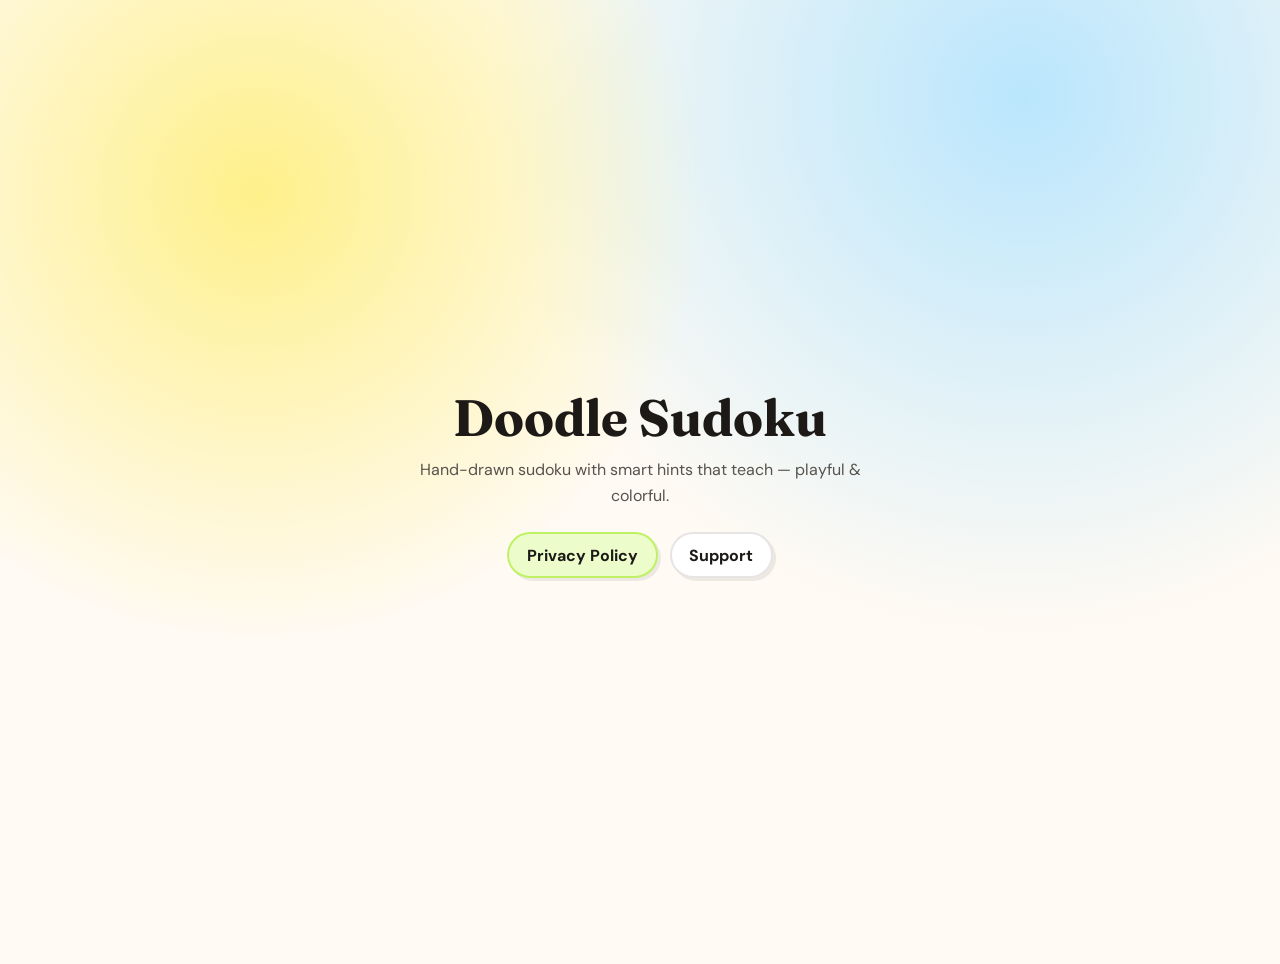
==== doodle-sudoku/index.html @ 4dba3463 "Add Doodle Sudoku legal pages: doodle-sudoku/index.html" ====
<!DOCTYPE html>
<html lang="en">
  <head>
    <meta charset="utf-8" />
    <meta name="viewport" content="width=device-width, initial-scale=1" />
    <title>Doodle Sudoku</title>
    <meta
      name="description"
      content="Doodle Sudoku — hand-drawn sudoku with smart hints that teach."
    />
    <link rel="preconnect" href="https://fonts.googleapis.com" />
    <link rel="preconnect" href="https://fonts.gstatic.com" crossorigin />
    <link
      href="https://fonts.googleapis.com/css2?family=DM+Sans:wght@400;600;700&family=Fraunces:opsz,wght@9..144,700&display=swap"
      rel="stylesheet"
    />
    <style>
      body {
        margin: 0;
        min-height: 100vh;
        display: grid;
        place-items: center;
        font-family: "DM Sans", system-ui, sans-serif;
        color: #1c1917;
        background:
          radial-gradient(circle at 20% 20%, #fef08a 0, transparent 35%),
          radial-gradient(circle at 80% 10%, #bae6fd 0, transparent 40%),
          #fffaf3;
        text-align: center;
        padding: 2rem;
      }
      h1 {
        font-family: Fraunces, Georgia, serif;
        font-size: clamp(2.2rem, 6vw, 3.2rem);
        margin: 0 0 0.5rem;
      }
      p {
        color: #57534e;
        max-width: 28rem;
        margin: 0 auto 1.5rem;
        line-height: 1.6;
      }
      nav {
        display: flex;
        gap: 0.75rem;
        justify-content: center;
        flex-wrap: wrap;
      }
      a {
        display: inline-block;
        text-decoration: none;
        font-weight: 700;
        color: #1c1917;
        background: #fff;
        border: 2px solid #e7e5e4;
        border-radius: 999px;
        padding: 0.65rem 1.1rem;
        box-shadow: 3px 3px 0 rgba(28, 25, 23, 0.08);
      }
      a.primary {
        background: #ecfccb;
        border-color: #bef264;
      }
    </style>
  </head>
  <body>
    <div>
      <h1>Doodle Sudoku</h1>
      <p>Hand-drawn sudoku with smart hints that teach — playful &amp; colorful.</p>
      <nav>
        <a class="primary" href="./privacy/">Privacy Policy</a>
        <a href="./support/">Support</a>
      </nav>
    </div>
  </body>
</html>
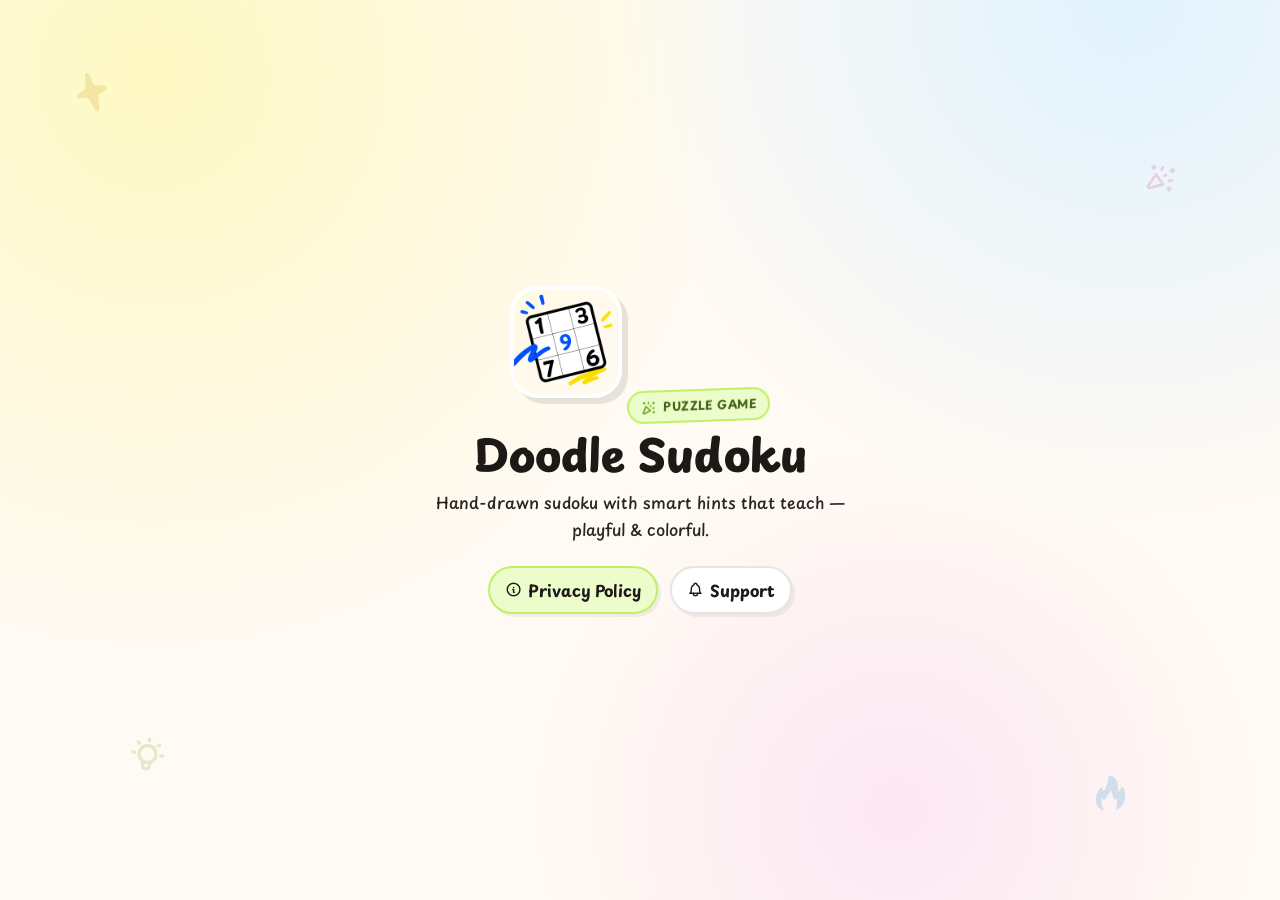
==== commit 5e8a810f: "Brand Doodle Sudoku Pages with app icon, Playpen Sans, nanoicons (doodle-sudoku/index.html)" ====
--- a/doodle-sudoku/index.html
+++ b/doodle-sudoku/index.html
@@ -8,69 +8,45 @@
       name="description"
       content="Doodle Sudoku — hand-drawn sudoku with smart hints that teach."
     />
+    <link rel="icon" type="image/png" href="./assets/favicon.png" />
+    <link rel="apple-touch-icon" href="./assets/app-icon.png" />
     <link rel="preconnect" href="https://fonts.googleapis.com" />
     <link rel="preconnect" href="https://fonts.gstatic.com" crossorigin />
     <link
-      href="https://fonts.googleapis.com/css2?family=DM+Sans:wght@400;600;700&family=Fraunces:opsz,wght@9..144,700&display=swap"
+      href="https://fonts.googleapis.com/css2?family=Playpen+Sans:wght@400;500;600;700;800&display=swap"
       rel="stylesheet"
     />
-    <style>
-      body {
-        margin: 0;
-        min-height: 100vh;
-        display: grid;
-        place-items: center;
-        font-family: "DM Sans", system-ui, sans-serif;
-        color: #1c1917;
-        background:
-          radial-gradient(circle at 20% 20%, #fef08a 0, transparent 35%),
-          radial-gradient(circle at 80% 10%, #bae6fd 0, transparent 40%),
-          #fffaf3;
-        text-align: center;
-        padding: 2rem;
-      }
-      h1 {
-        font-family: Fraunces, Georgia, serif;
-        font-size: clamp(2.2rem, 6vw, 3.2rem);
-        margin: 0 0 0.5rem;
-      }
-      p {
-        color: #57534e;
-        max-width: 28rem;
-        margin: 0 auto 1.5rem;
-        line-height: 1.6;
-      }
-      nav {
-        display: flex;
-        gap: 0.75rem;
-        justify-content: center;
-        flex-wrap: wrap;
-      }
-      a {
-        display: inline-block;
-        text-decoration: none;
-        font-weight: 700;
-        color: #1c1917;
-        background: #fff;
-        border: 2px solid #e7e5e4;
-        border-radius: 999px;
-        padding: 0.65rem 1.1rem;
-        box-shadow: 3px 3px 0 rgba(28, 25, 23, 0.08);
-      }
-      a.primary {
-        background: #ecfccb;
-        border-color: #bef264;
-      }
-    </style>
+    <link rel="stylesheet" href="./assets/shared.css" />
   </head>
   <body>
-    <div>
-      <h1>Doodle Sudoku</h1>
-      <p>Hand-drawn sudoku with smart hints that teach — playful &amp; colorful.</p>
-      <nav>
-        <a class="primary" href="./privacy/">Privacy Policy</a>
-        <a href="./support/">Support</a>
-      </nav>
+    <div class="floaters" aria-hidden="true">
+      <span class="icon icon-sparkle a"></span>
+      <span class="icon icon-confetti b"></span>
+      <span class="icon icon-bulb c"></span>
+      <span class="icon icon-streak d"></span>
+    </div>
+
+    <div class="hero">
+      <div class="hero-inner">
+        <img
+          class="app-icon"
+          src="./assets/app-icon.png"
+          width="112"
+          height="112"
+          alt="Doodle Sudoku app icon"
+        />
+        <span class="eyebrow" style="margin: 0 auto"
+          ><span class="icon icon-confetti"></span> Puzzle game</span
+        >
+        <h1>Doodle Sudoku</h1>
+        <p>Hand-drawn sudoku with smart hints that teach — playful &amp; colorful.</p>
+        <nav class="links" style="justify-content: center">
+          <a class="primary" href="./privacy/"
+            ><span class="icon icon-info"></span> Privacy Policy</a
+          >
+          <a href="./support/"><span class="icon icon-bell"></span> Support</a>
+        </nav>
+      </div>
     </div>
   </body>
 </html>
--- a/doodle-sudoku/assets/shared.css
+++ b/doodle-sudoku/assets/shared.css
@@ -0,0 +1,333 @@
+@font-face {
+  font-family: "ui";
+  src: url("./ui.ttf") format("truetype");
+  font-weight: normal;
+  font-style: normal;
+  font-display: block;
+}
+
+:root {
+  --ink: #1c1917;
+  --muted: #57534e;
+  --paper: #fffaf3;
+  --card: #ffffff;
+  --line: #e7e5e4;
+  --lime: #bef264;
+  --lime-soft: #ecfccb;
+  --sky: #7dd3fc;
+  --sky-soft: #e0f2fe;
+  --pink: #f472b6;
+  --yellow: #fde047;
+}
+
+* {
+  box-sizing: border-box;
+}
+
+body {
+  margin: 0;
+  font-family: "Playpen Sans", system-ui, sans-serif;
+  color: var(--ink);
+  background:
+    radial-gradient(circle at 12% 8%, #fef9c3 0, transparent 42%),
+    radial-gradient(circle at 88% 0%, #e0f2fe 0, transparent 36%),
+    radial-gradient(circle at 70% 90%, #fce7f3 0, transparent 30%),
+    var(--paper);
+  line-height: 1.65;
+}
+
+.icon {
+  font-family: "ui", sans-serif;
+  font-style: normal;
+  font-weight: normal;
+  line-height: 1;
+  display: inline-block;
+  vertical-align: -0.12em;
+  speak: never;
+  -webkit-font-smoothing: antialiased;
+}
+
+.icon-bulb::before {
+  content: "\e927";
+}
+.icon-bell::before {
+  content: "\e90e";
+}
+.icon-confetti::before {
+  content: "\e94b";
+}
+.icon-fire::before {
+  content: "\e952";
+}
+.icon-info::before {
+  content: "\e962";
+}
+.icon-heart::before {
+  content: "\e961";
+}
+.icon-pencil::before {
+  content: "\e969";
+}
+.icon-sparkle::before {
+  content: "\e975";
+}
+.icon-streak::before {
+  content: "\e94f";
+}
+.icon-play::before {
+  content: "\e96c";
+}
+
+.wrap {
+  max-width: 42rem;
+  margin: 0 auto;
+  padding: 2.25rem 1.25rem 4rem;
+}
+
+.brand {
+  display: flex;
+  align-items: center;
+  gap: 0.85rem;
+  margin-bottom: 1.25rem;
+}
+
+.brand img {
+  width: 72px;
+  height: 72px;
+  border-radius: 18px;
+  border: 3px solid #fff;
+  box-shadow: 4px 4px 0 rgba(28, 25, 23, 0.1);
+}
+
+.brand-text {
+  display: flex;
+  flex-direction: column;
+  gap: 0.15rem;
+}
+
+.brand-name {
+  font-weight: 800;
+  font-size: 1.15rem;
+  line-height: 1.1;
+}
+
+.brand-tag {
+  color: var(--muted);
+  font-size: 0.85rem;
+  font-weight: 600;
+}
+
+.eyebrow {
+  display: inline-flex;
+  align-items: center;
+  gap: 0.35rem;
+  font-size: 0.75rem;
+  font-weight: 700;
+  letter-spacing: 0.04em;
+  text-transform: uppercase;
+  color: #3f6212;
+  background: var(--lime-soft);
+  border: 2px solid var(--lime);
+  border-radius: 999px;
+  padding: 0.3rem 0.75rem;
+  transform: rotate(-2deg);
+  width: fit-content;
+}
+
+.eyebrow .icon {
+  font-size: 1rem;
+  color: #65a30d;
+}
+
+h1 {
+  font-weight: 800;
+  font-size: clamp(2rem, 5vw, 2.75rem);
+  line-height: 1.15;
+  margin: 0.85rem 0 0.5rem;
+}
+
+.meta {
+  color: var(--muted);
+  font-size: 0.95rem;
+  font-weight: 500;
+}
+
+.card {
+  background: var(--card);
+  border: 2px solid var(--line);
+  border-radius: 1.25rem;
+  padding: 1.5rem 1.35rem;
+  box-shadow: 4px 4px 0 rgba(28, 25, 23, 0.06);
+}
+
+h2 {
+  display: flex;
+  align-items: center;
+  gap: 0.45rem;
+  font-weight: 800;
+  font-size: 1.2rem;
+  margin: 1.75rem 0 0.6rem;
+}
+
+h2 .icon {
+  font-size: 1.35rem;
+  color: #0284c7;
+}
+
+p,
+li {
+  color: #292524;
+  font-weight: 500;
+}
+
+ul {
+  padding-left: 1.2rem;
+}
+
+li + li {
+  margin-top: 0.35rem;
+}
+
+a {
+  color: #0369a1;
+  font-weight: 700;
+}
+
+a:hover {
+  text-decoration-thickness: 2px;
+}
+
+.links {
+  display: flex;
+  gap: 0.75rem;
+  flex-wrap: wrap;
+  margin-top: 1.35rem;
+}
+
+.links a {
+  display: inline-flex;
+  align-items: center;
+  gap: 0.35rem;
+  text-decoration: none;
+  background: #fff;
+  border: 2px solid var(--line);
+  border-radius: 999px;
+  padding: 0.55rem 0.95rem;
+  box-shadow: 3px 3px 0 rgba(28, 25, 23, 0.06);
+  color: var(--ink);
+}
+
+.links a.primary {
+  background: var(--lime-soft);
+  border-color: var(--lime);
+}
+
+.links a .icon {
+  font-size: 1.05rem;
+}
+
+footer {
+  margin-top: 2rem;
+  color: var(--muted);
+  font-size: 0.9rem;
+  font-weight: 600;
+  display: flex;
+  align-items: center;
+  gap: 0.4rem;
+}
+
+footer .icon {
+  color: #f472b6;
+}
+
+/* Home / support helpers */
+.hero {
+  text-align: center;
+  min-height: 100vh;
+  display: grid;
+  place-items: center;
+  padding: 2rem 1.25rem;
+}
+
+.hero-inner {
+  max-width: 28rem;
+}
+
+.hero .app-icon {
+  width: 112px;
+  height: 112px;
+  border-radius: 28px;
+  border: 4px solid #fff;
+  box-shadow: 6px 6px 0 rgba(28, 25, 23, 0.1);
+  margin-bottom: 1rem;
+}
+
+.hero h1 {
+  margin: 0.4rem 0 0.6rem;
+}
+
+.hero p {
+  margin: 0 auto 1.5rem;
+}
+
+.btn {
+  display: inline-flex;
+  align-items: center;
+  gap: 0.4rem;
+  margin-top: 1rem;
+  background: var(--sky-soft);
+  border: 2px solid var(--sky);
+  border-radius: 999px;
+  padding: 0.7rem 1.15rem;
+  text-decoration: none;
+  color: #0c4a6e;
+  font-weight: 800;
+}
+
+.floaters {
+  position: fixed;
+  inset: 0;
+  pointer-events: none;
+  overflow: hidden;
+  z-index: 0;
+}
+
+.floaters .icon {
+  position: absolute;
+  opacity: 0.18;
+  font-size: 2.5rem;
+  color: #0c4a6e;
+}
+
+.floaters .a {
+  top: 8%;
+  left: 6%;
+  color: #ca8a04;
+  transform: rotate(-12deg);
+}
+.floaters .b {
+  top: 18%;
+  right: 8%;
+  color: #db2777;
+  font-size: 2rem;
+  transform: rotate(10deg);
+}
+.floaters .c {
+  bottom: 14%;
+  left: 10%;
+  color: #65a30d;
+  transform: rotate(8deg);
+}
+.floaters .d {
+  bottom: 10%;
+  right: 12%;
+  color: #0284c7;
+  font-size: 2.2rem;
+  transform: rotate(-6deg);
+}
+
+main,
+.hero-inner {
+  position: relative;
+  z-index: 1;
+}
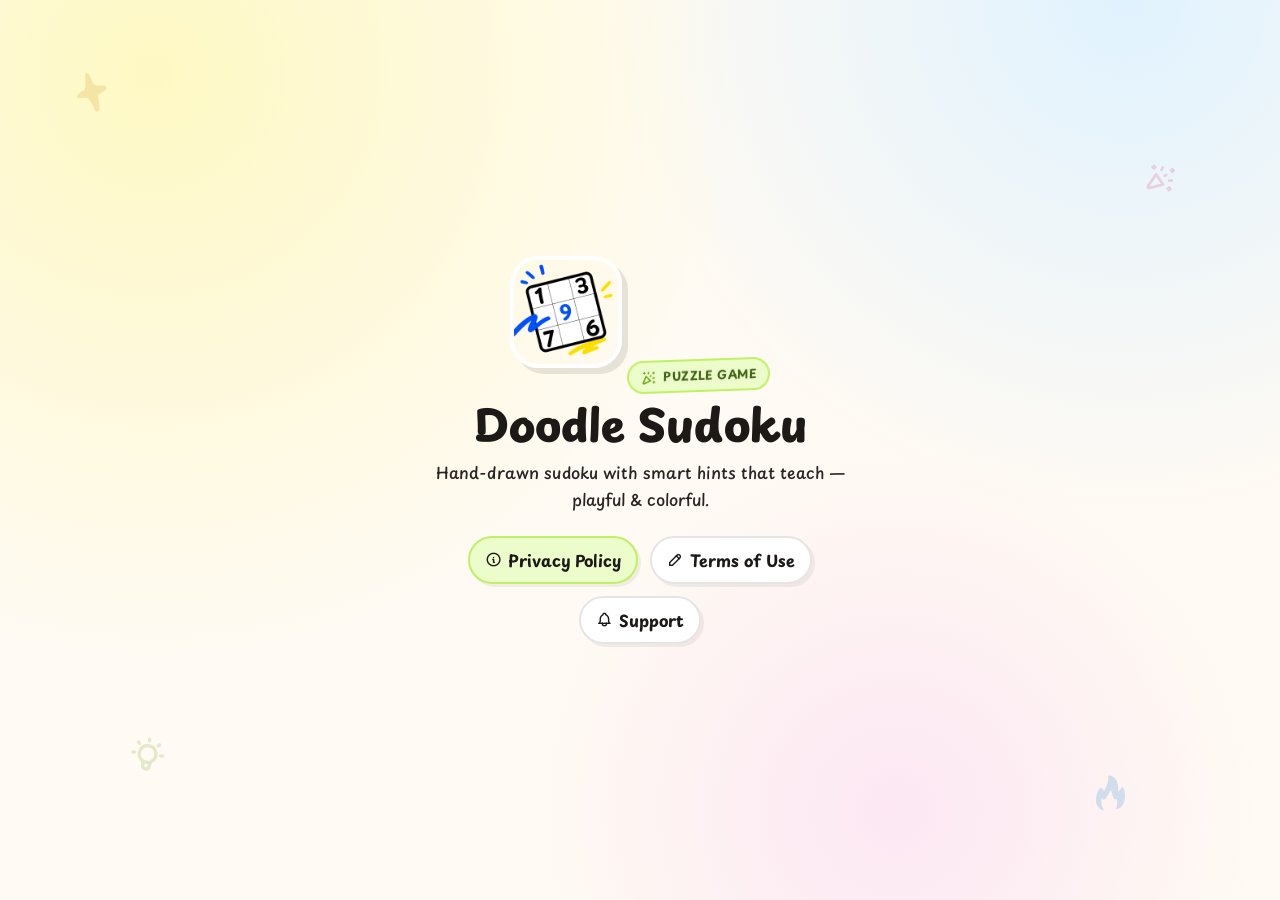
==== commit abe3f612: "Add Doodle Sudoku Terms of Use for App Store subscription review. Co-authored-by: Cursor <cursoragen" ====
--- a/doodle-sudoku/index.html
+++ b/doodle-sudoku/index.html
@@ -44,6 +44,7 @@
           <a class="primary" href="./privacy/"
             ><span class="icon icon-info"></span> Privacy Policy</a
           >
+          <a href="./terms/"><span class="icon icon-pencil"></span> Terms of Use</a>
           <a href="./support/"><span class="icon icon-bell"></span> Support</a>
         </nav>
       </div>
